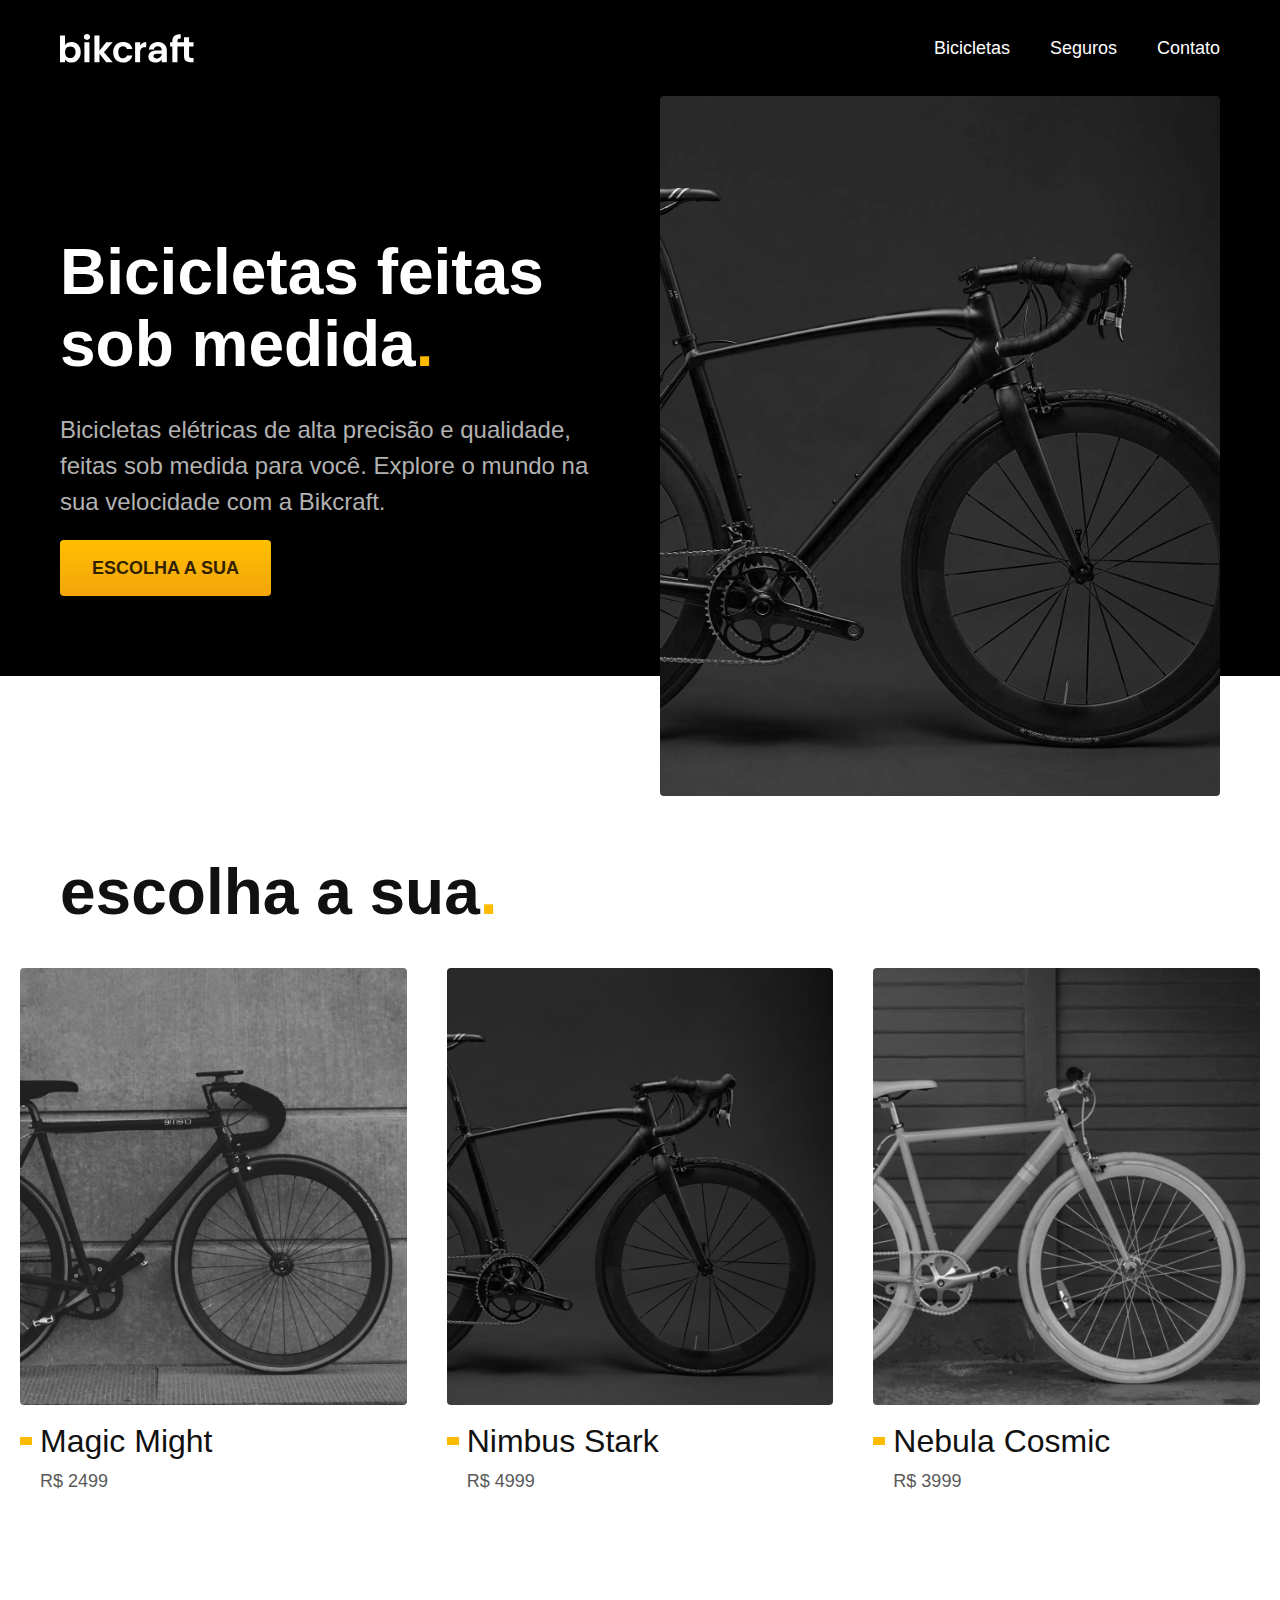
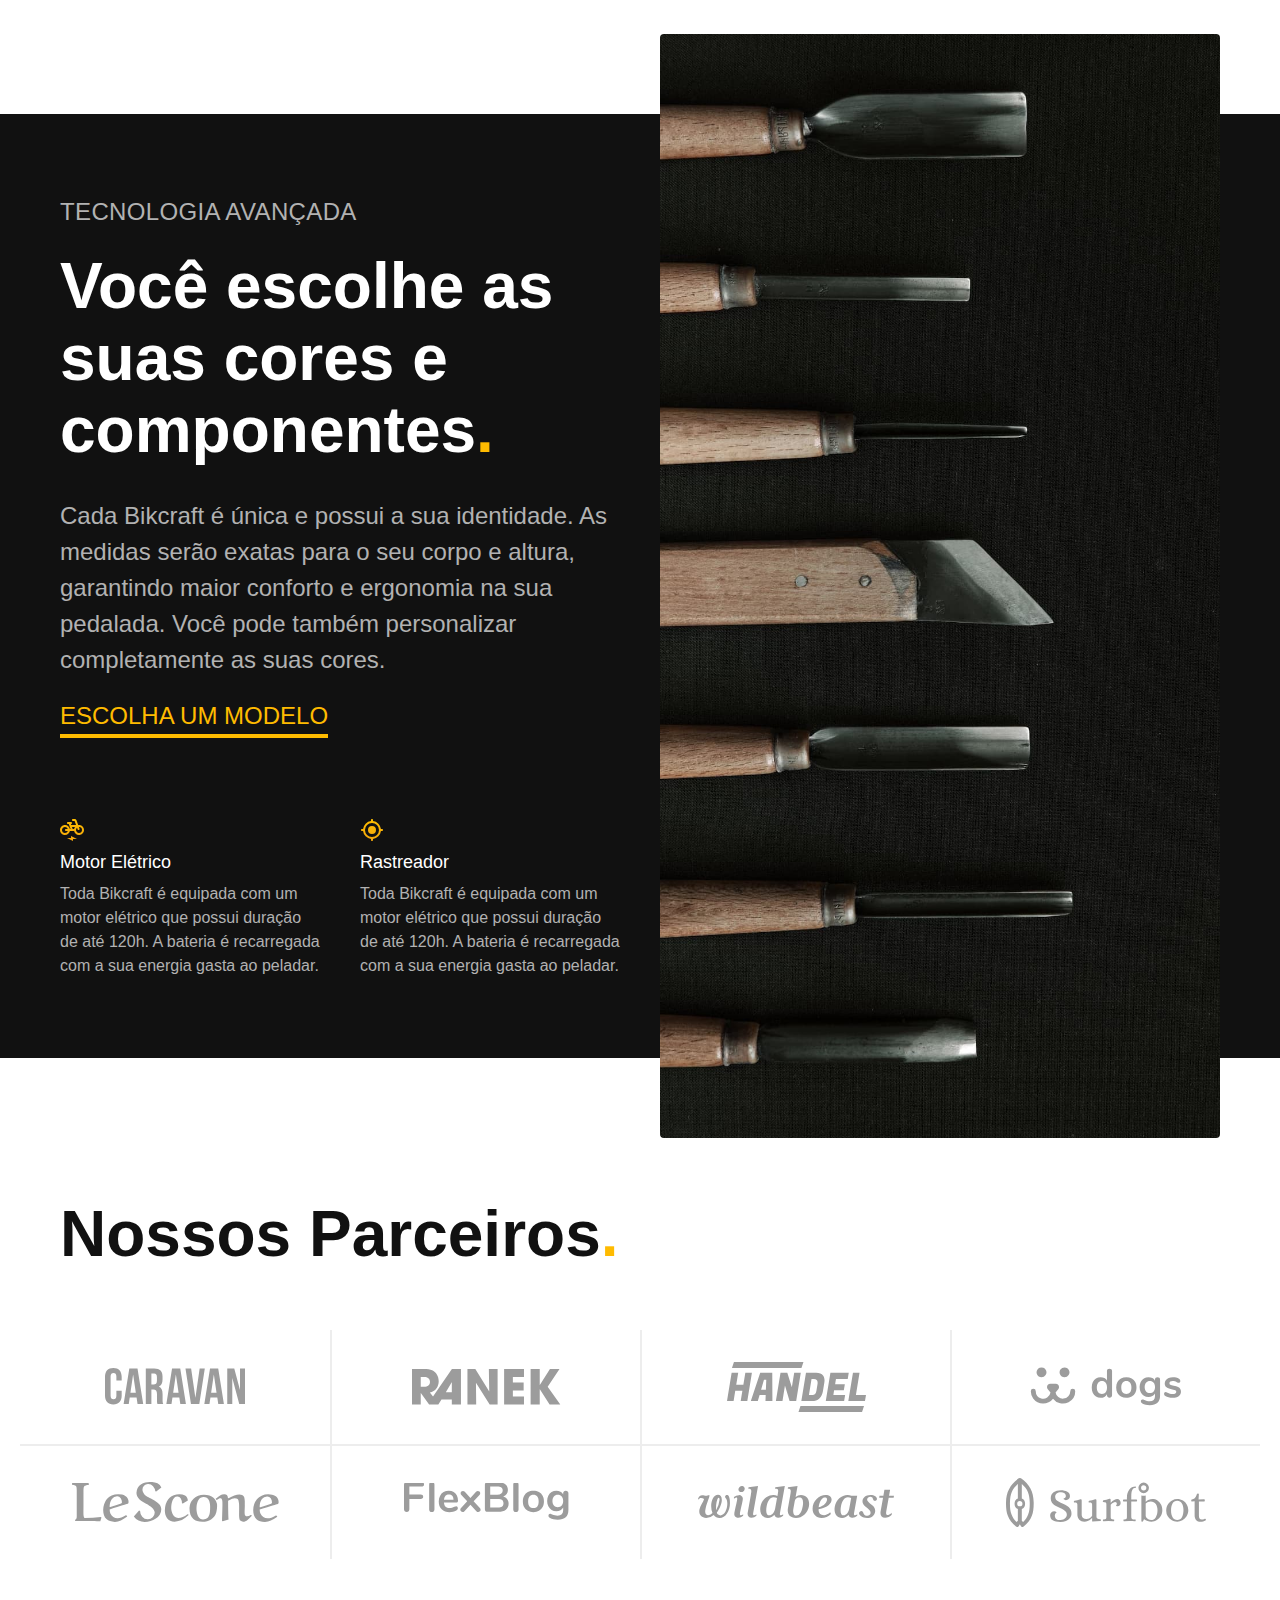
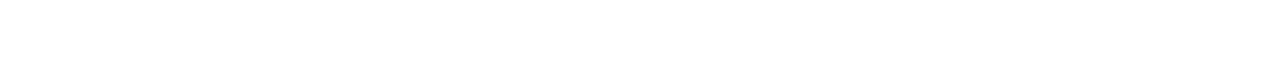
==== index.html @ d6ec41fa "parceiros" ====
<!DOCTYPE html>
<html lang="pt-br">
  <head>
    <meta charset="UTF-8" />
    <meta http-equiv="X-UA-Compatible" content="IE=edge" />
    <meta name="viewport" content="width=device-width, initial-scale=1.0" />
    <title>Bikcraft - Bicicletas Elétricas</title>
    <meta
      name="description"
      content="Bicicletas elétricas de alta precisão e qualidade, feita sob medida para o cliente. Explore o mundo na sua velocidade com a Bikcraft."
    />
    <link rel="stylesheet" href="style.css" />
    <!-- tipografia google fonts  -->

    <!-- <link rel="preconnect" href="https://fonts.googleapis.com" />
    <link rel="preconnect" href="https://fonts.gstatic.com" crossorigin />
    <link
      href="https://fonts.googleapis.com/css2?family=Poppins:wght@400;600&family=Roboto:wght@400;500&display=swap"
      rel="stylesheet"
    /> -->
  </head>

  <body>
    <header class="header-bg">
      <div class="header container">
        <a href="./">
          <img src="img/bikcraft.svg" alt="Bikcraft" />
        </a>

        <nav aria-label="primaria">
          <ul class="header-menu font-1-m cor-0">
            <li><a href="./bicicletas.html">Bicicletas</a></li>
            <li><a href="./seguros.html">Seguros</a></li>
            <li><a href="./contato.html">Contato</a></li>
          </ul>
        </nav>
      </div>
    </header>

    <main class="introducao-bg">
      <div class="introducao container">
        <div class="introducao-conteudo">
          <h1 class="font-1-xxl cor-0">
            Bicicletas feitas sob medida<span class="cor-p1">.</span>
          </h1>
          <p class="font-2-l cor-5">
            Bicicletas elétricas de alta precisão e qualidade, feitas sob medida
            para você. Explore o mundo na sua velocidade com a Bikcraft.
          </p>
          <a class="botao" href="./bicicletas.html">Escolha a sua</a>
        </div>
        <div>
          <img
            src="./img/fotos/introducao.jpg"
            alt="Bicicleta elétrica preta"
          />
        </div>
      </div>
    </main>
    <article class="bicicletas-lista">
      <h2 class="font-1-xxl container">
        escolha a sua<span class="cor-p1">.</span>
      </h2>

      <ul>
        <li>
          <a href="./bicicletas/magic.html">
            <img src="/img/bicicletas/magic-home.jpg" alt="Bicicleta preta" />
            <h3 class="font-1-xl">Magic Might</h3>
            <span class="font-2-m cor-8">R$ 2499</span>
          </a>
        </li>
        <li>
          <a href="./bicicletas/nimbus.html">
            <img src="/img/bicicletas/nimbus-home.jpg" alt="Bicicleta preta" />
            <h3 class="font-1-xl">Nimbus Stark</h3>
            <span class="font-2-m cor-8">R$ 4999</span>
          </a>
        </li>
        <li>
          <a href="./bicicletas/nebula.html">
            <img src="/img/bicicletas/nebula-home.jpg" alt="Bicicleta preta" />
            <h3 class="font-1-xl">Nebula Cosmic</h3>
            <span class="font-2-m cor-8">R$ 3999</span>
          </a>
        </li>
      </ul>
    </article>
    <!--  -->
    <article class="tecnologia-bg">
      <div class="tecnologia container">
        <div class="tecnologia-conteudo">
          <span class="cor-5 font-2-l-b">Tecnologia Avançada</span>
          <h2 class="cor-0 font-1-xxl">
            Você escolhe as suas cores e componentes<span class="cor-p1"
              >.</span
            >
          </h2>
          <p class="cor-5 font-2-l">
            Cada Bikcraft é única e possui a sua identidade. As medidas serão
            exatas para o seu corpo e altura, garantindo maior conforto e
            ergonomia na sua pedalada. Você pode também personalizar
            completamente as suas cores.
          </p>
          <a href="./bicicletas.html" class="link">Escolha um modelo</a>
          <div class="tecnologia-vantagens">
            <div class="">
              <img src="./img/icones/eletrica.svg" alt="" />
              <h3 class="font-1-m cor-0">Motor Elétrico</h3>
              <p class="font-2-s cor-5">
                Toda Bikcraft é equipada com um motor elétrico que possui
                duração de até 120h. A bateria é recarregada com a sua energia
                gasta ao peladar.
              </p>
            </div>
            <div class="">
              <img src="./img/icones/rastreador.svg" alt="" />
              <h3 class="font-1-m cor-0">Rastreador</h3>
              <p class="font-2-s cor-5">
                Toda Bikcraft é equipada com um motor elétrico que possui
                duração de até 120h. A bateria é recarregada com a sua energia
                gasta ao peladar.
              </p>
            </div>
          </div>
        </div>
        <div class="tecnologia-imagem">
          <img src="./img/fotos/tecnologia.jpg" alt="" />
        </div>
      </div>
    </article>
    <!-- parceiros -->
    <section class="parceiros" aria-label="Nossos Parceiros">
      <h2 class="font-1-xxl container">
        Nossos Parceiros<span class="cor-p1">.</span>
      </h2>
      <ul>
        <li><img src="/img/parceiros/caravan.svg" alt="caravan" /></li>
        <li><img src="/img/parceiros/ranek.svg" alt="ranekd" /></li>
        <li><img src="/img/parceiros/handel.svg" alt="handel" /></li>
        <li><img src="/img/parceiros/dogs.svg" alt="dogs" /></li>
        <li><img src="/img/parceiros/lescone.svg" alt="lescone" /></li>
        <li><img src="/img/parceiros/flexblog.svg" alt="flexblog" /></li>
        <li><img src="/img/parceiros/wildbeast.svg" alt="wildbeast" /></li>
        <li><img src="/img/parceiros/surfbot.svg" alt="surfbot" /></li>
      </ul>
    </section>
  </body>
</html>
---- style.css ----
@import "./css/global/global.css";
@import "./css/utilidades/tipografia.css";
@import "./css/utilidades/cores.css";
@import "./css/global/header.css";
/* Home */
@import "./css/home/introducao.css";
@import "./css/home/tecnologia.css";
@import "./css/home/parceiros.css";
/* Utilidades */
@import "./css/utilidades/componentes.css";
/* Bicicletas */
@import "./css/bicicletas/bicicletas-lista.css";
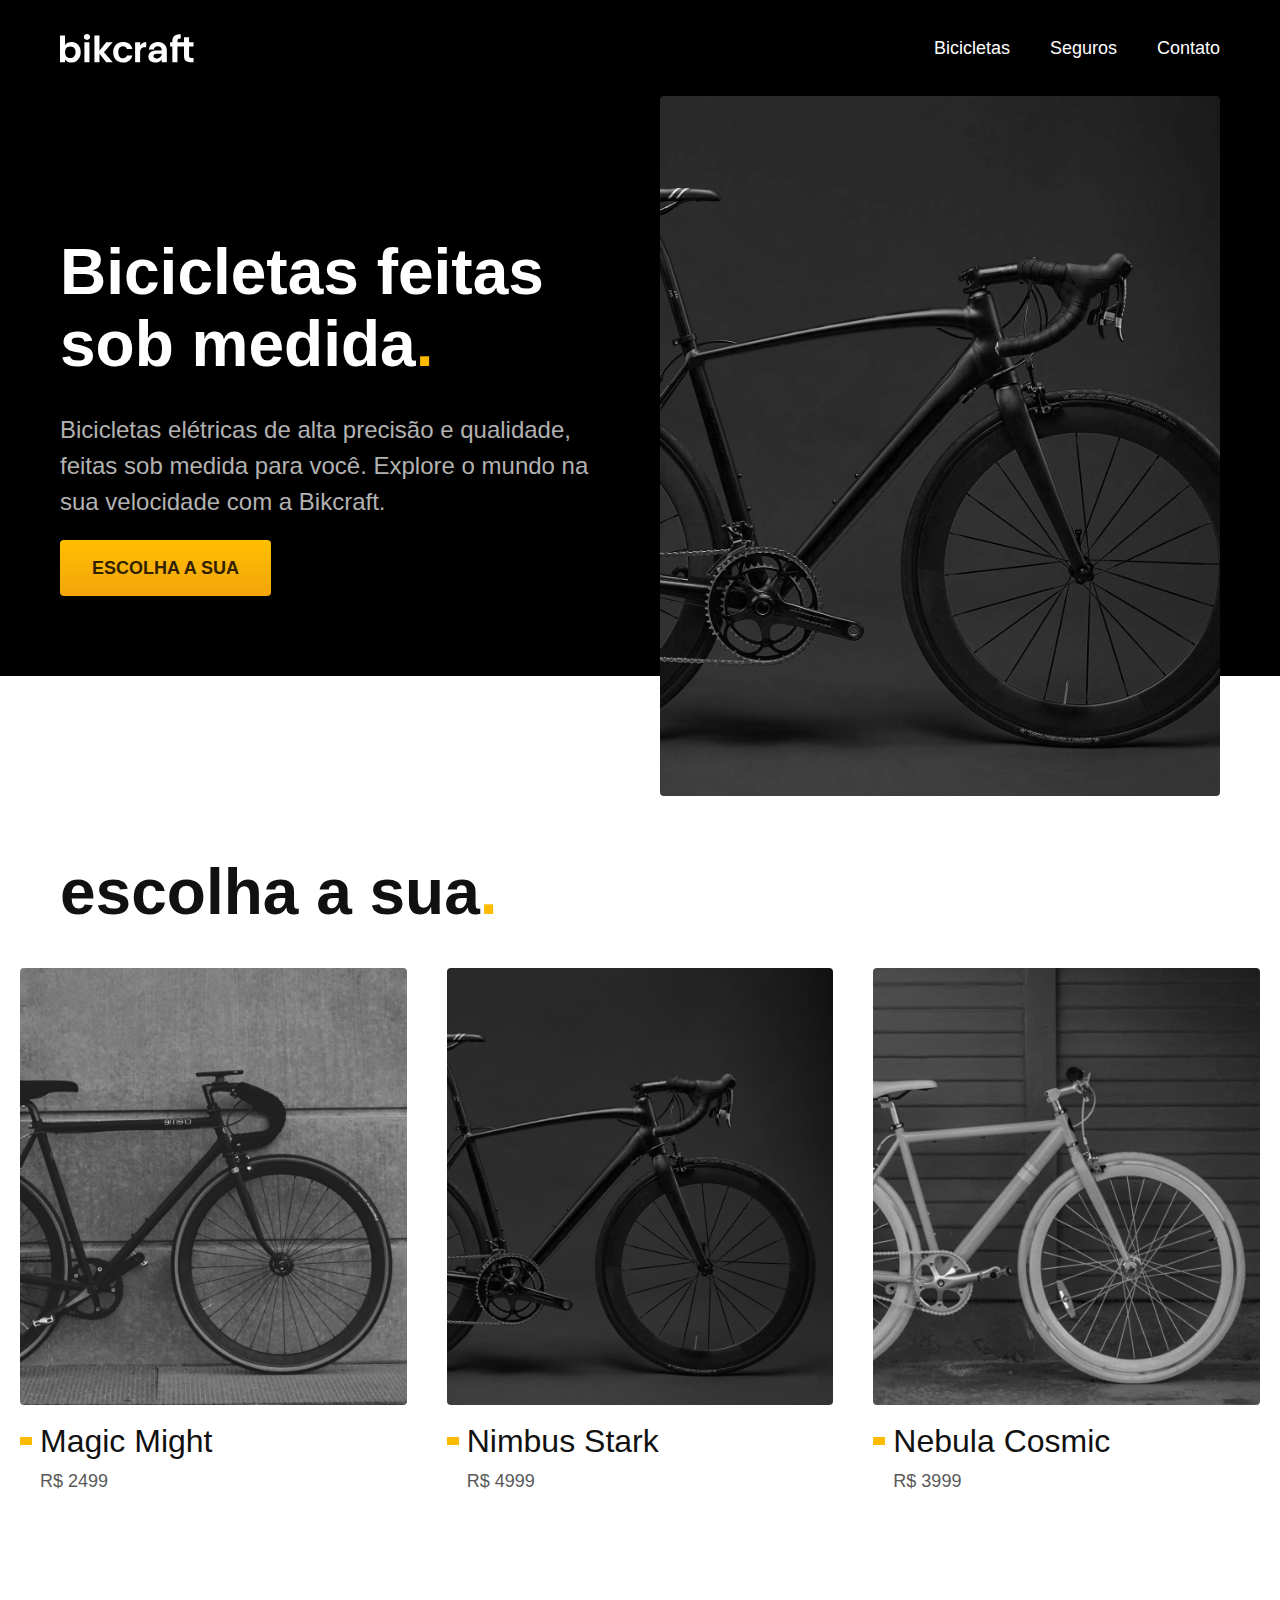
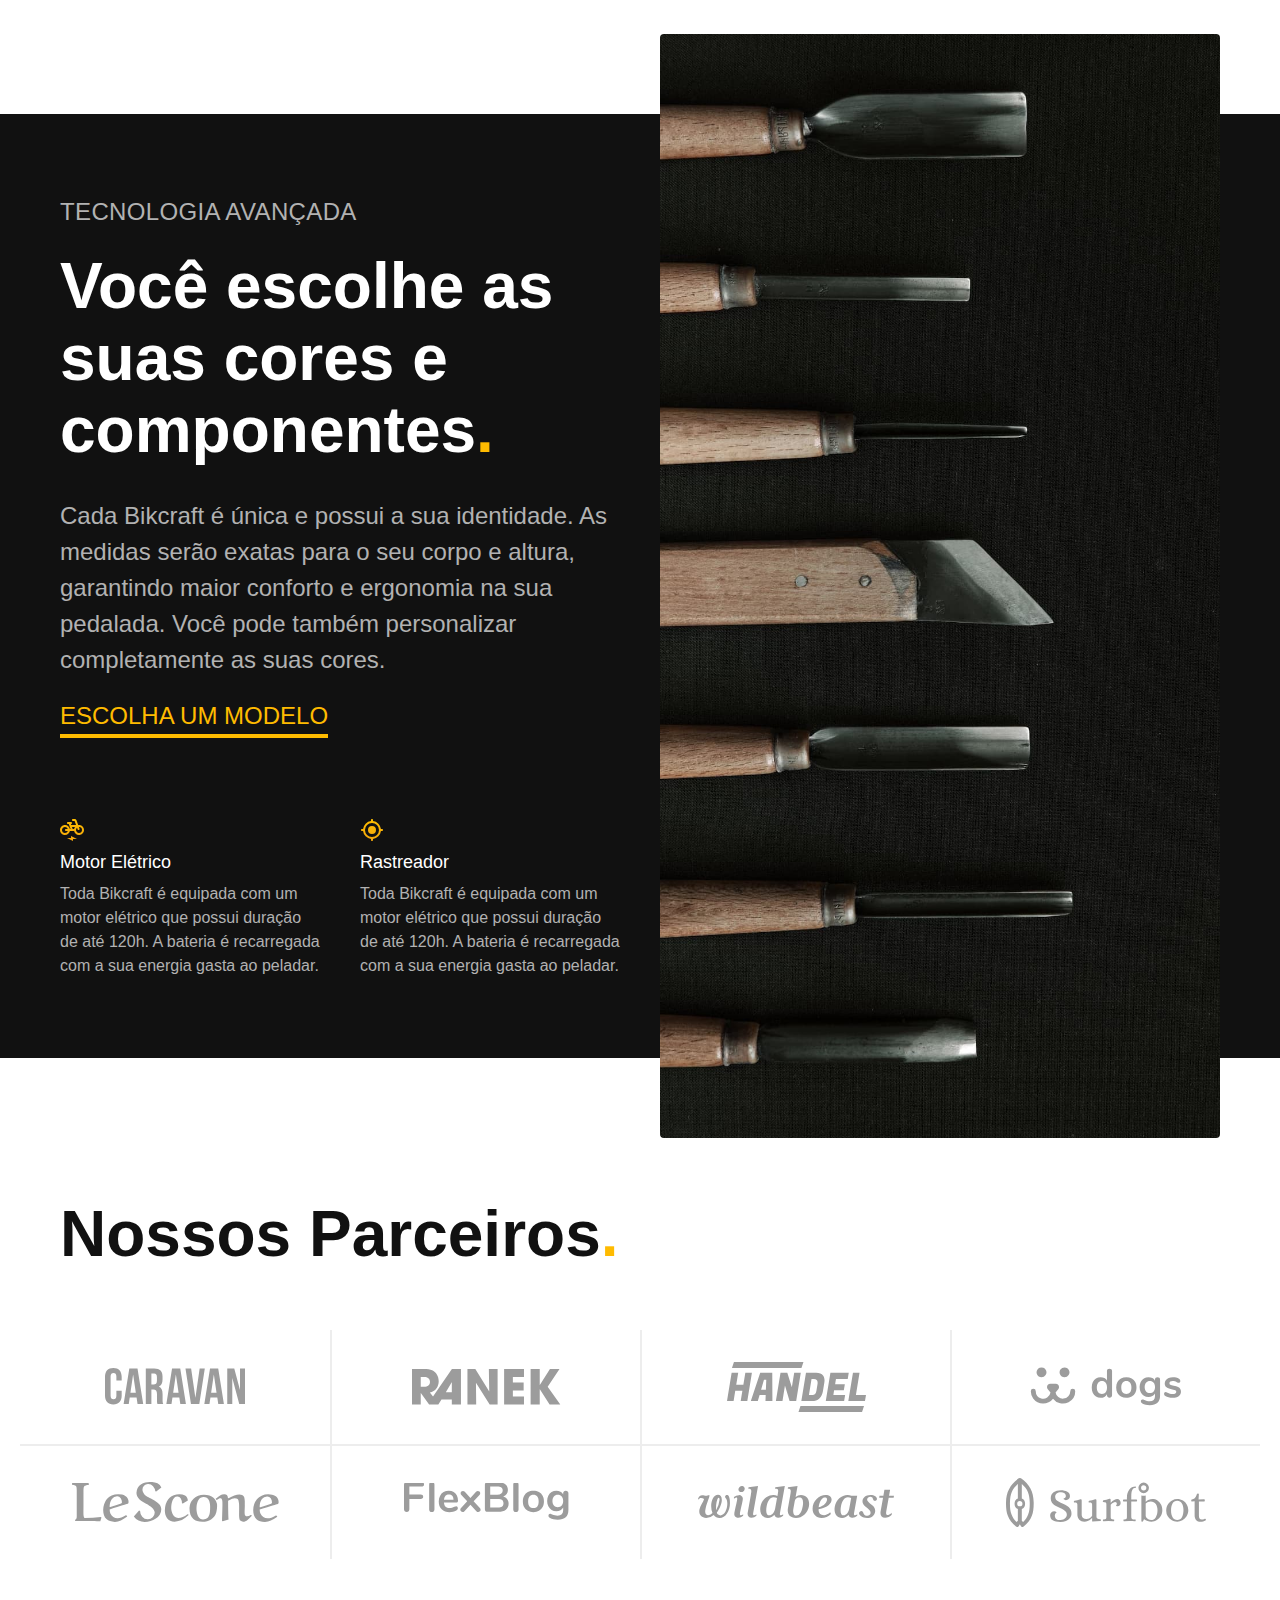
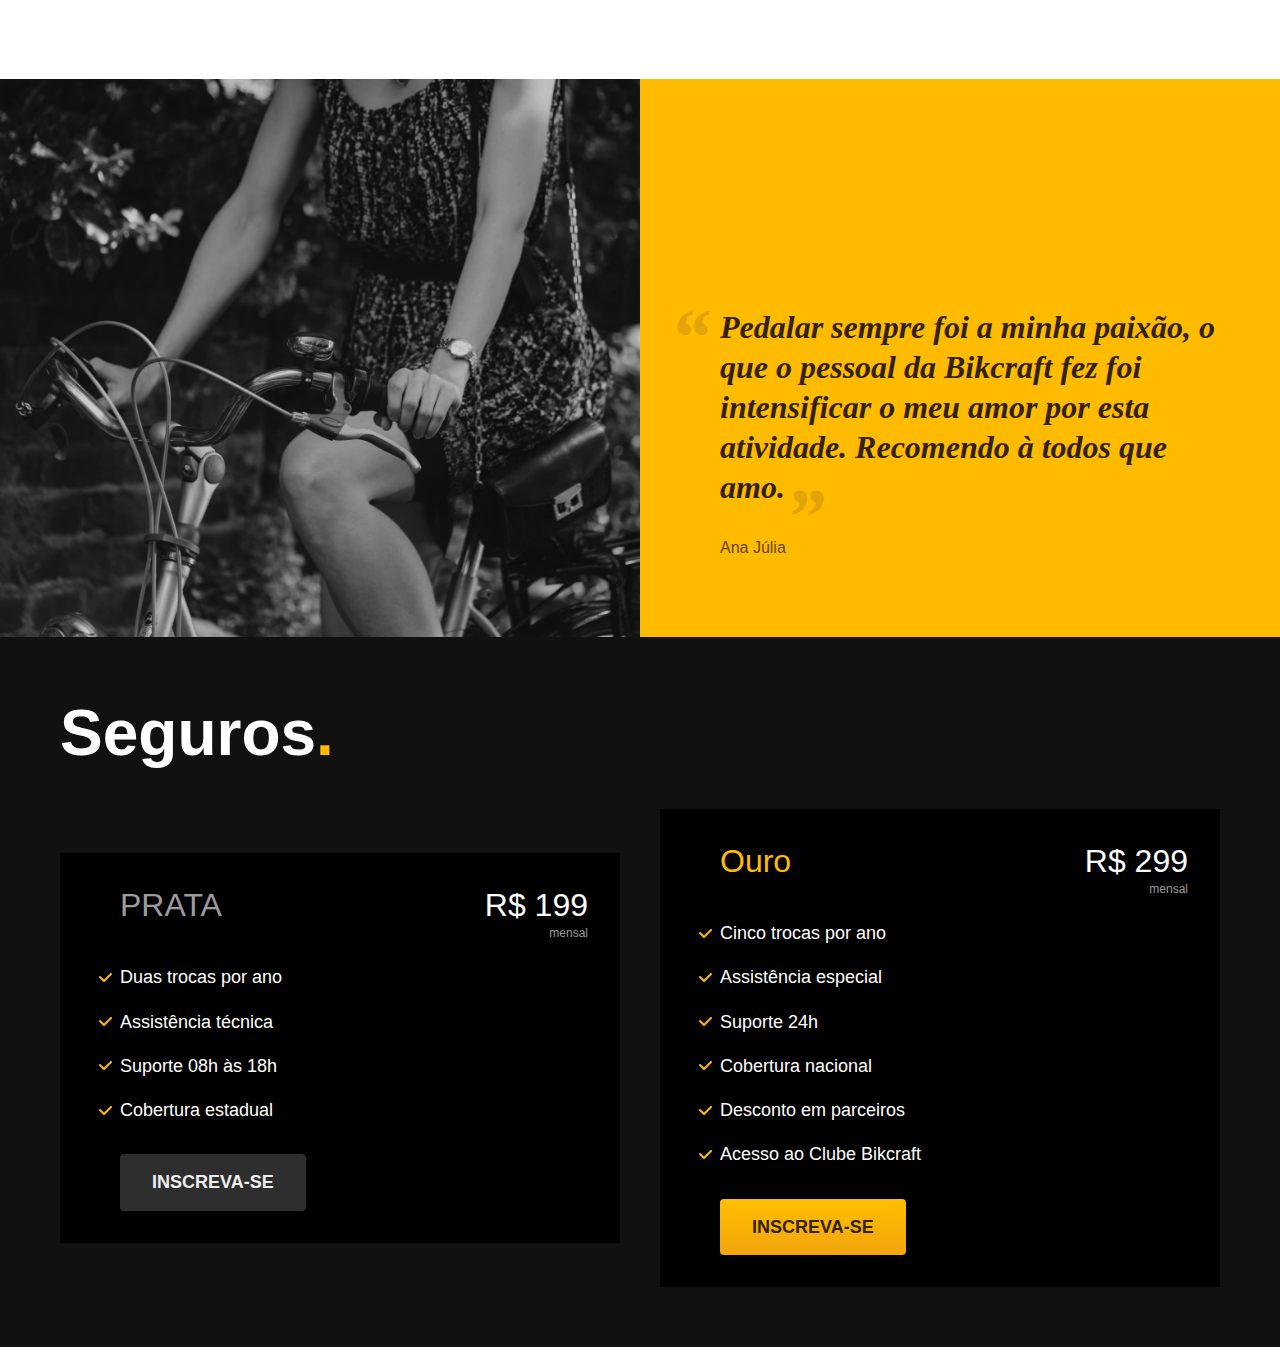
==== commit 4c2f43f2: "parceiros-seguros-depoimento" ====
--- a/index.html
+++ b/index.html
@@ -11,13 +11,9 @@
     />
     <link rel="stylesheet" href="style.css" />
     <!-- tipografia google fonts  -->
-
-    <!-- <link rel="preconnect" href="https://fonts.googleapis.com" />
-    <link rel="preconnect" href="https://fonts.gstatic.com" crossorigin />
-    <link
-      href="https://fonts.googleapis.com/css2?family=Poppins:wght@400;600&family=Roboto:wght@400;500&display=swap"
-      rel="stylesheet"
-    /> -->
+    <!-- <link rel="preconnect" href="https://fonts.googleapis.com">
+    <link rel="preconnect" href="https://fonts.gstatic.com" crossorigin>
+    <link href="https://fonts.googleapis.com/css2?family=Merriweather:ital,wght@1,900&family=Poppins:wght@400;600&family=Roboto:wght@400;500&display=swap" rel="stylesheet"> -->
   </head>
 
   <body>
@@ -145,5 +141,59 @@
         <li><img src="/img/parceiros/surfbot.svg" alt="surfbot" /></li>
       </ul>
     </section>
+
+    <section class="depoimento" aria-label="Depoimento">
+      <div class="">
+        <img
+          src="img/fotos/depoimento.jpg"
+          alt="Pessoa pedalando bicicleta Bikcraft"
+        />
+      </div>
+      <div class="depoimento-conteudo">
+        <blockquote class="font-1-xl cor-p5">
+          <p>
+            Pedalar sempre foi a minha paixão, o que o pessoal da Bikcraft fez
+            foi intensificar o meu amor por esta atividade. Recomendo à todos
+            que amo.
+          </p>
+        </blockquote>
+        <span class="font-1-m-b cor-p4">Ana Júlia</span>
+      </div>
+    </section>
+    <!-- seguros -->
+    <article class="seguros-bg">
+      <div class="seguros container">
+        <h2 class="cor-0 font-1-xxl">Seguros<span class="cor-p1">.</span></h2>
+
+        <div class="seguros-item">
+          <h3 class="font-1-xl cor-6">PRATA</h3>
+          <span class="font-1-xl cor-0"
+            >R$ 199 <span class="font-1-xs cor-6">mensal</span></span
+          >
+          <ul class="font-2-m cor-0">
+            <li>Duas trocas por ano</li>
+            <li>Assistência técnica</li>
+            <li>Suporte 08h às 18h</li>
+            <li>Cobertura estadual</li>
+          </ul>
+          <a class="botao secundario" href="./orçamento.html">Inscreva-se</a>
+        </div>
+        <div class="seguros-item">
+          <h3 class="font-1-xl cor-p1">Ouro</h3>
+          <span class="font-1-xl cor-0"
+            >R$ 299 <span class="font-1-xs cor-6">mensal</span></span
+          >
+          <ul class="font-2-m cor-0">
+            <li>Cinco trocas por ano</li>
+            <li>Assistência especial</li>
+            <li>Suporte 24h</li>
+            <li>Cobertura nacional</li>
+            <li>Desconto em parceiros</li>
+            <li>Acesso ao Clube Bikcraft</li>
+          </ul>
+          <a class="botao" href="./orçamento.html">Inscreva-se</a>
+        </div>
+      </div>
+    </article>
   </body>
 </html>
--- a/style.css
+++ b/style.css
@@ -6,6 +6,8 @@
 @import "./css/home/introducao.css";
 @import "./css/home/tecnologia.css";
 @import "./css/home/parceiros.css";
+@import "./css/home/depoimento.css";
+@import "/css/home/seguros.css";
 /* Utilidades */
 @import "./css/utilidades/componentes.css";
 /* Bicicletas */
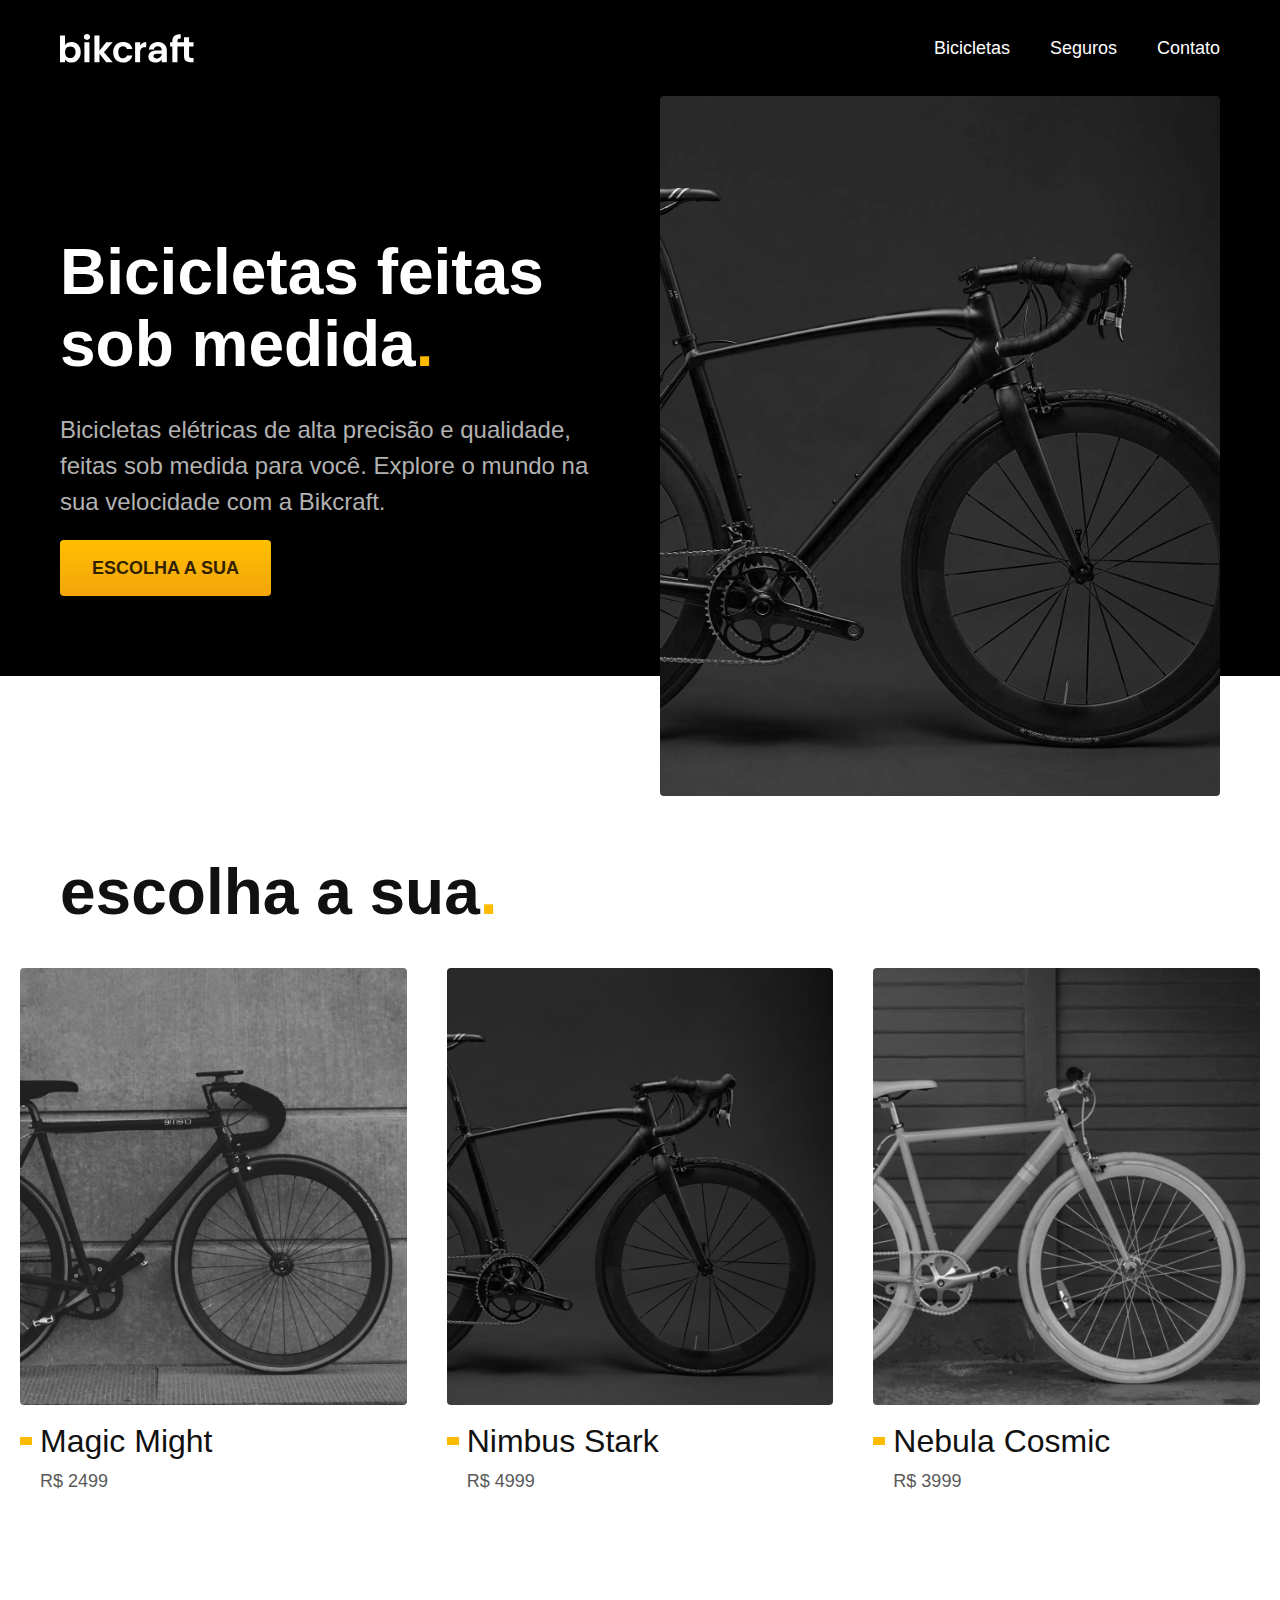
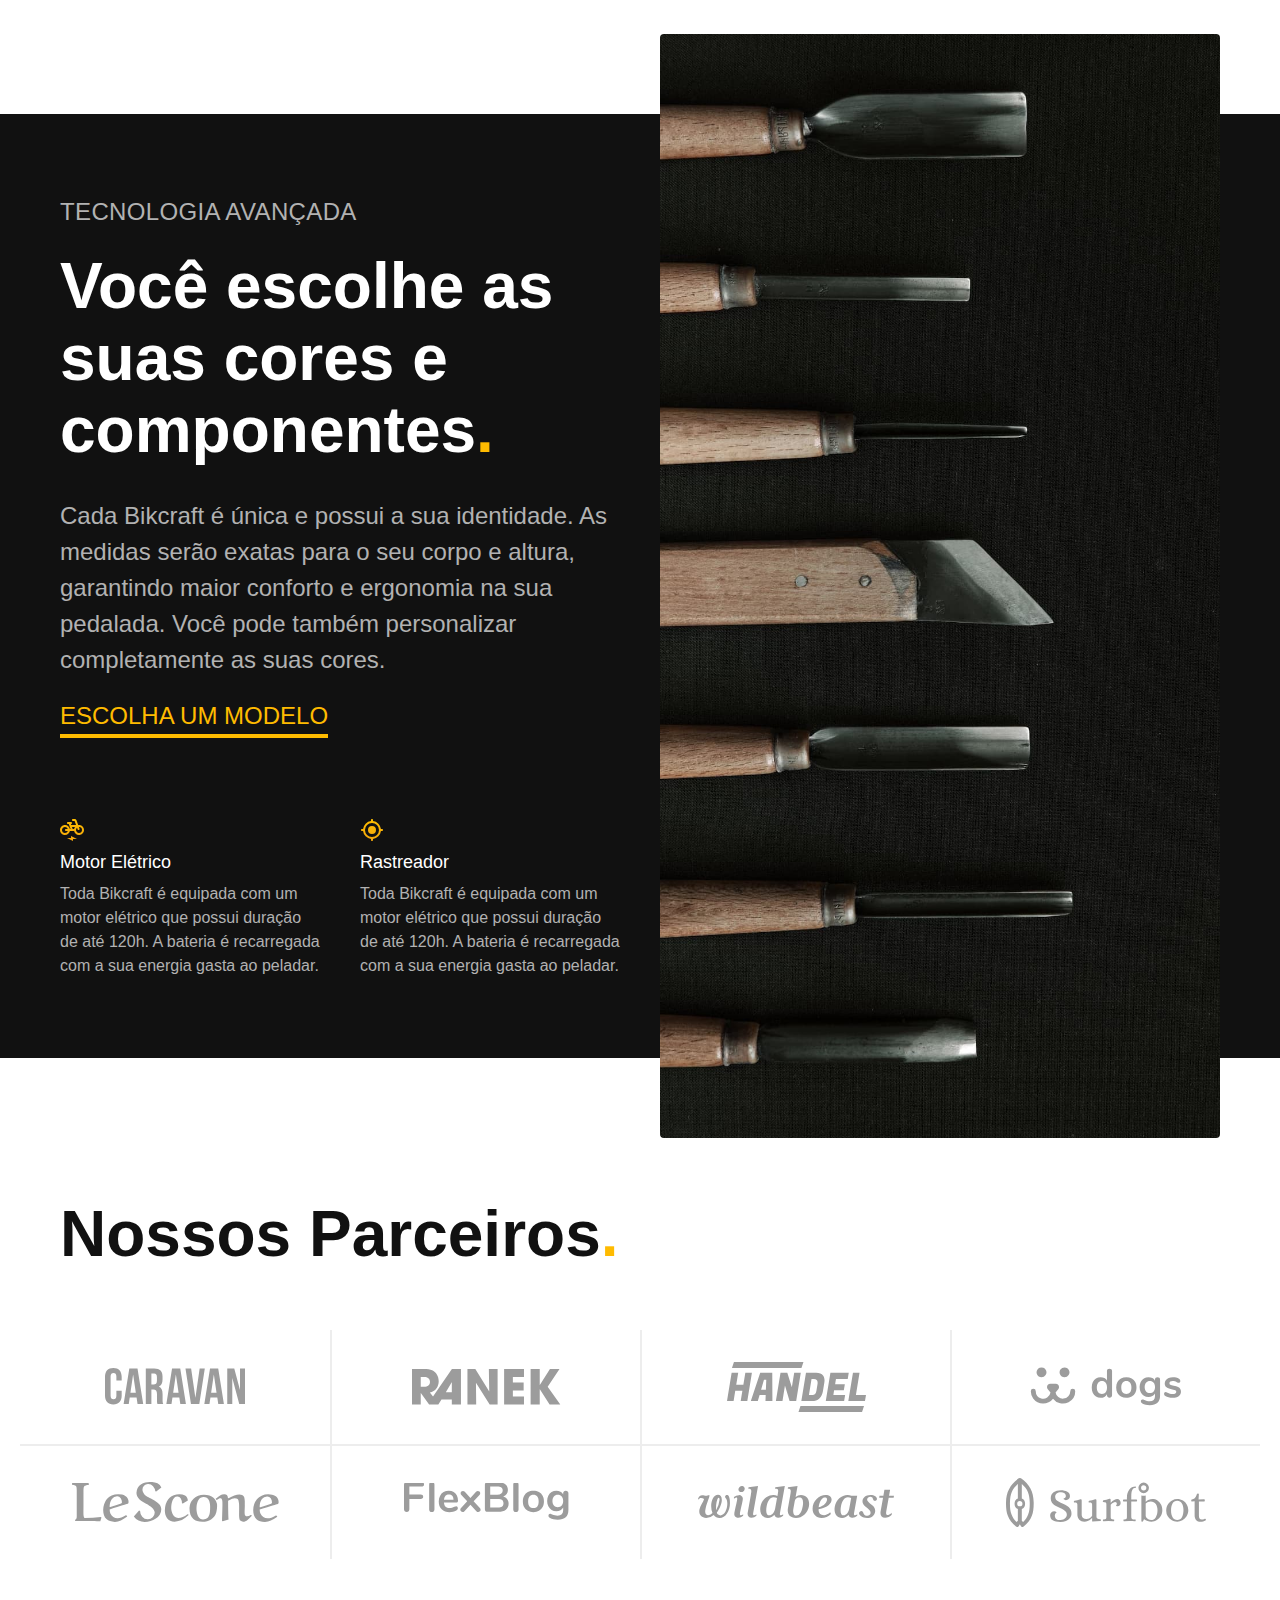
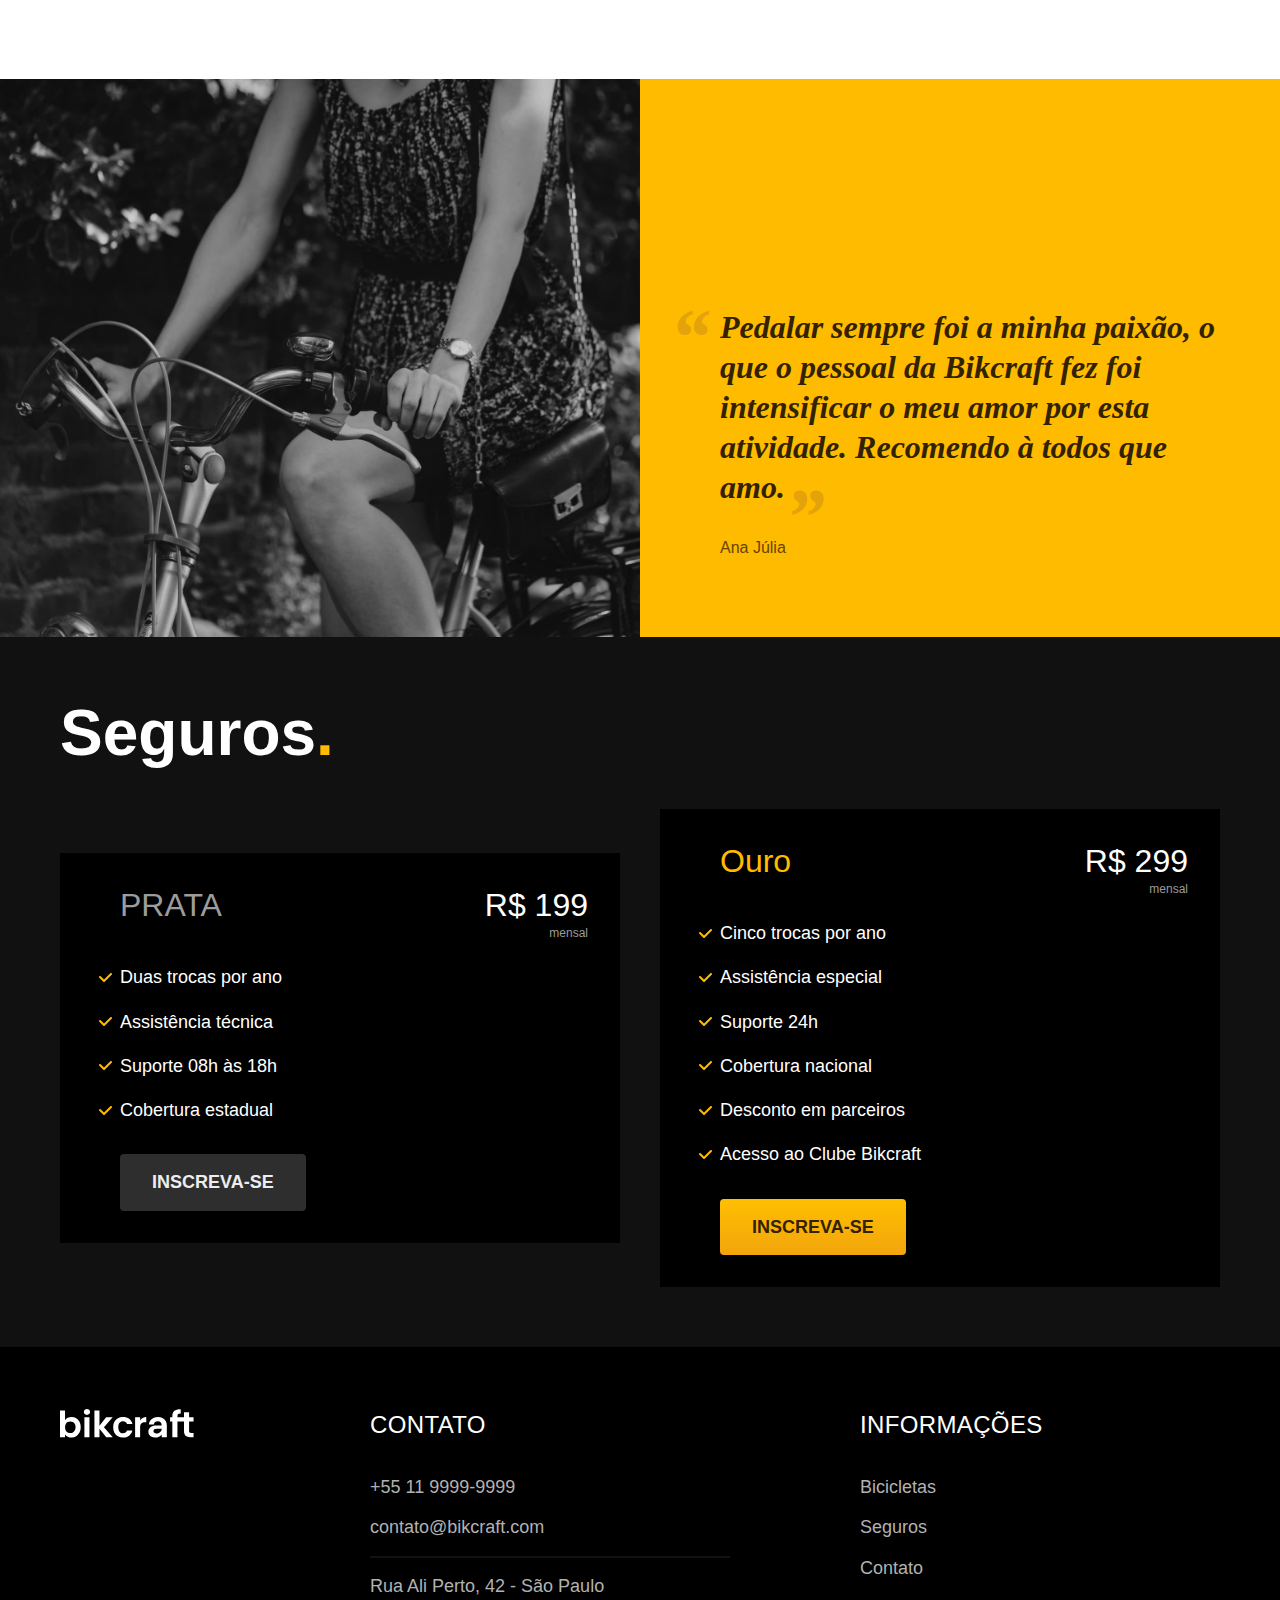
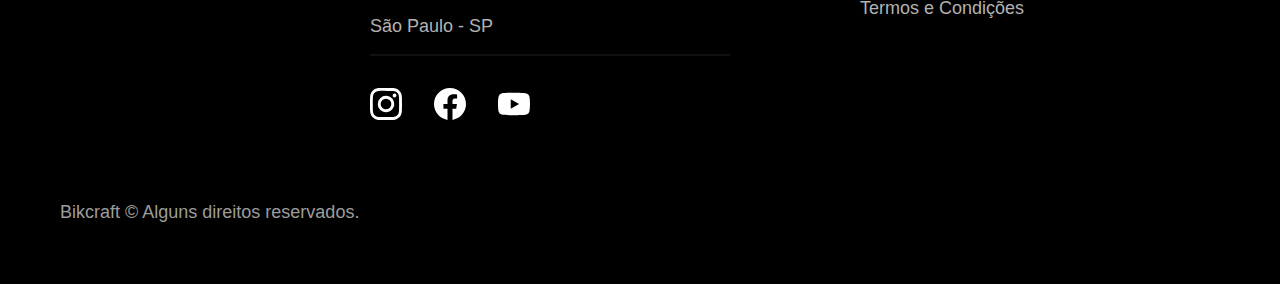
==== commit 6b9f7f86: "termos-condicoes" ====
--- a/index.html
+++ b/index.html
@@ -195,5 +195,42 @@
         </div>
       </div>
     </article>
+    <footer class="footer-bg">
+      <div class="footer container">
+        <img src="img/bikcraft.svg" alt="" />
+        <div class="footer-contato">
+          <h3 class="font-2-l-b cor-0">Contato</h3>
+          <ul class="cor-5 font-2-m">
+            <li><a href="tel:+55119999999">+55 11 9999-9999</a></li>
+            <li>
+              <a href="mailto:contato@bikcraft.com">contato@bikcraft.com</a>
+            </li>
+            <li>Rua Ali Perto, 42 - São Paulo</li>
+            <li>São Paulo - SP</li>
+          </ul>
+          <div class="footer-redes">
+            <a href="./"
+              ><img src="img/redes/instagram.svg" alt="Instagram"
+            /></a>
+            <a href="./"><img src="img/redes/facebook.svg" alt="Facebook" /></a>
+            <a href="./"><img src="img/redes/youtube.svg" alt="Youtube" /></a>
+          </div>
+        </div>
+        <div class="footer-informacoes">
+          <h3 class="font-2-l-b cor-0">Informações</h3>
+          <nav>
+            <ul class="font-1-m cor-5">
+              <li><a href="./bicicletas.html">Bicicletas</a></li>
+              <li><a href="./seguros.html">Seguros</a></li>
+              <li><a href="./contato.html">Contato</a></li>
+              <li><a href="/termos.html">Termos e Condições</a></li>
+            </ul>
+          </nav>
+        </div>
+        <p class="footer-copy font-2-m cor-6">
+          Bikcraft © Alguns direitos reservados.
+        </p>
+      </div>
+    </footer>
   </body>
 </html>
--- a/style.css
+++ b/style.css
@@ -2,6 +2,7 @@
 @import "./css/utilidades/tipografia.css";
 @import "./css/utilidades/cores.css";
 @import "./css/global/header.css";
+@import "/css/global/footer.css";
 /* Home */
 @import "./css/home/introducao.css";
 @import "./css/home/tecnologia.css";
@@ -12,3 +13,5 @@
 @import "./css/utilidades/componentes.css";
 /* Bicicletas */
 @import "./css/bicicletas/bicicletas-lista.css";
+/* Termos */
+@import "./css/termos/termos.css";
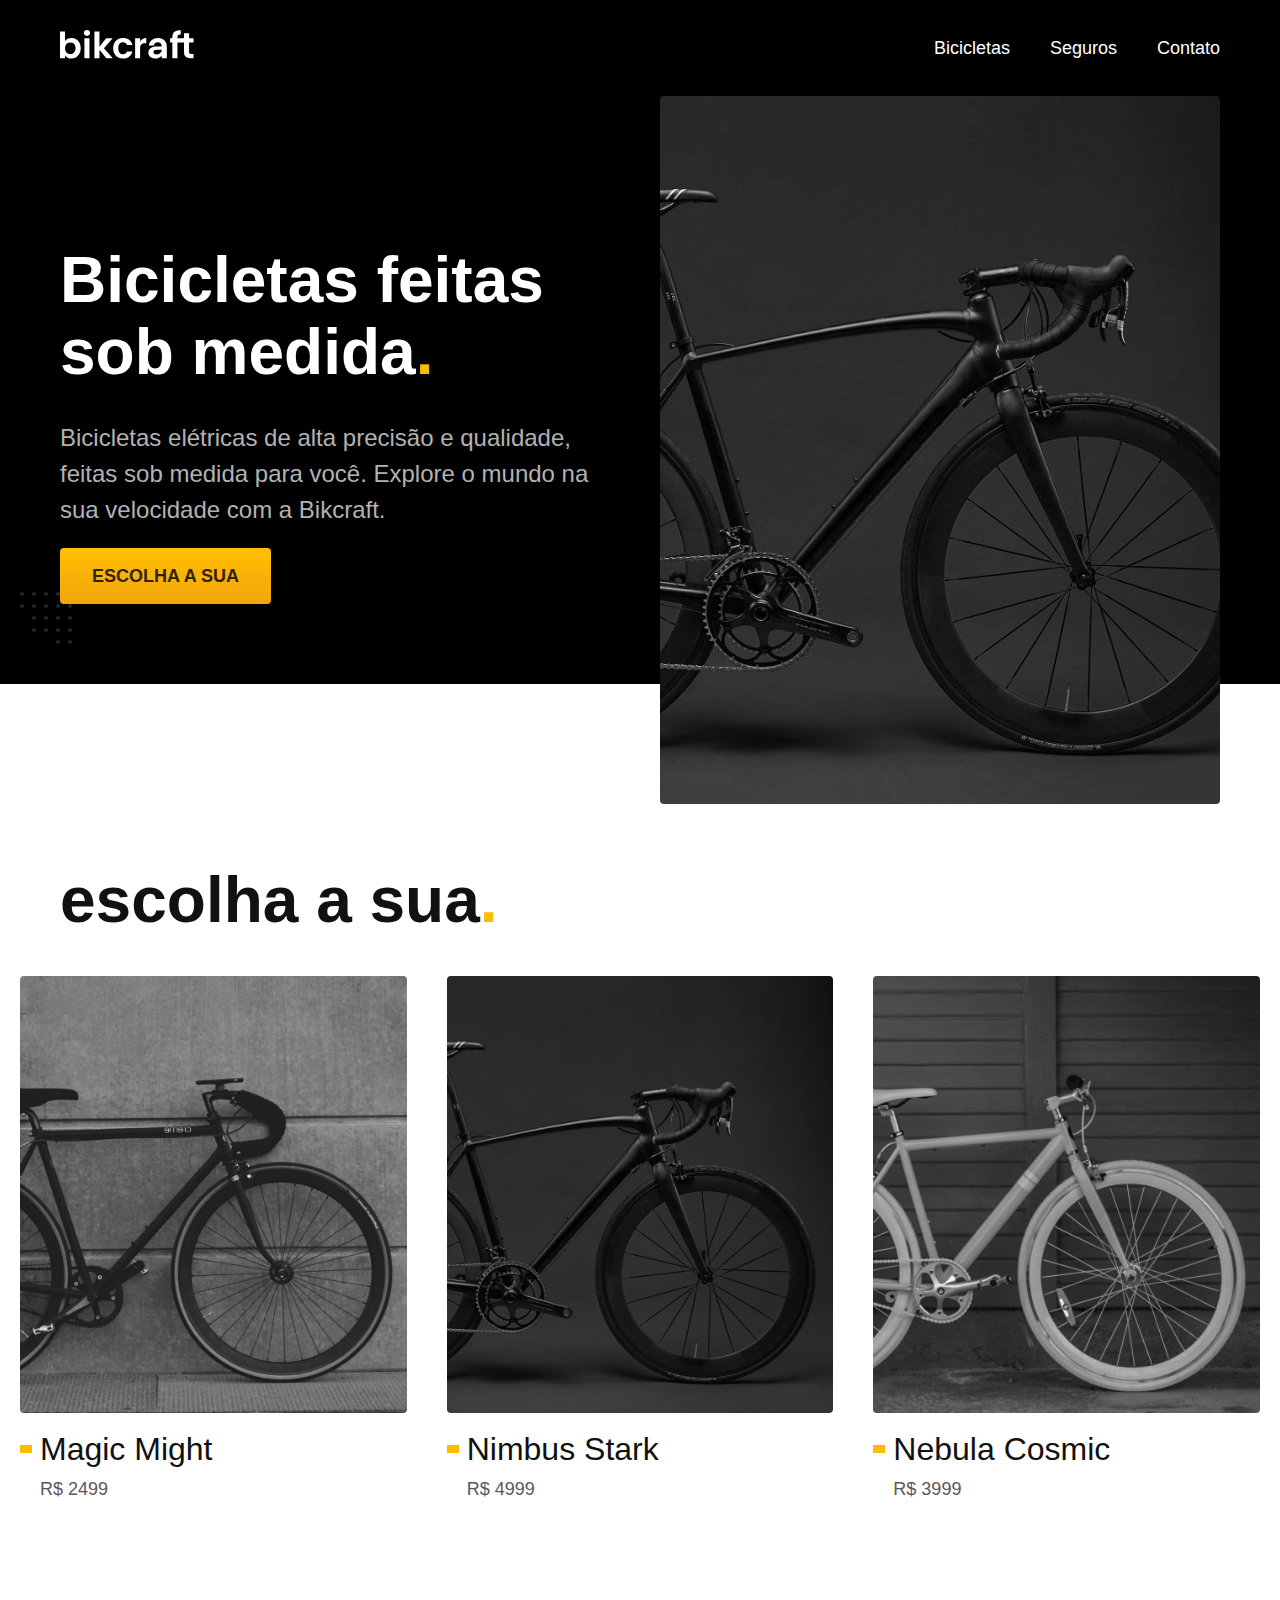
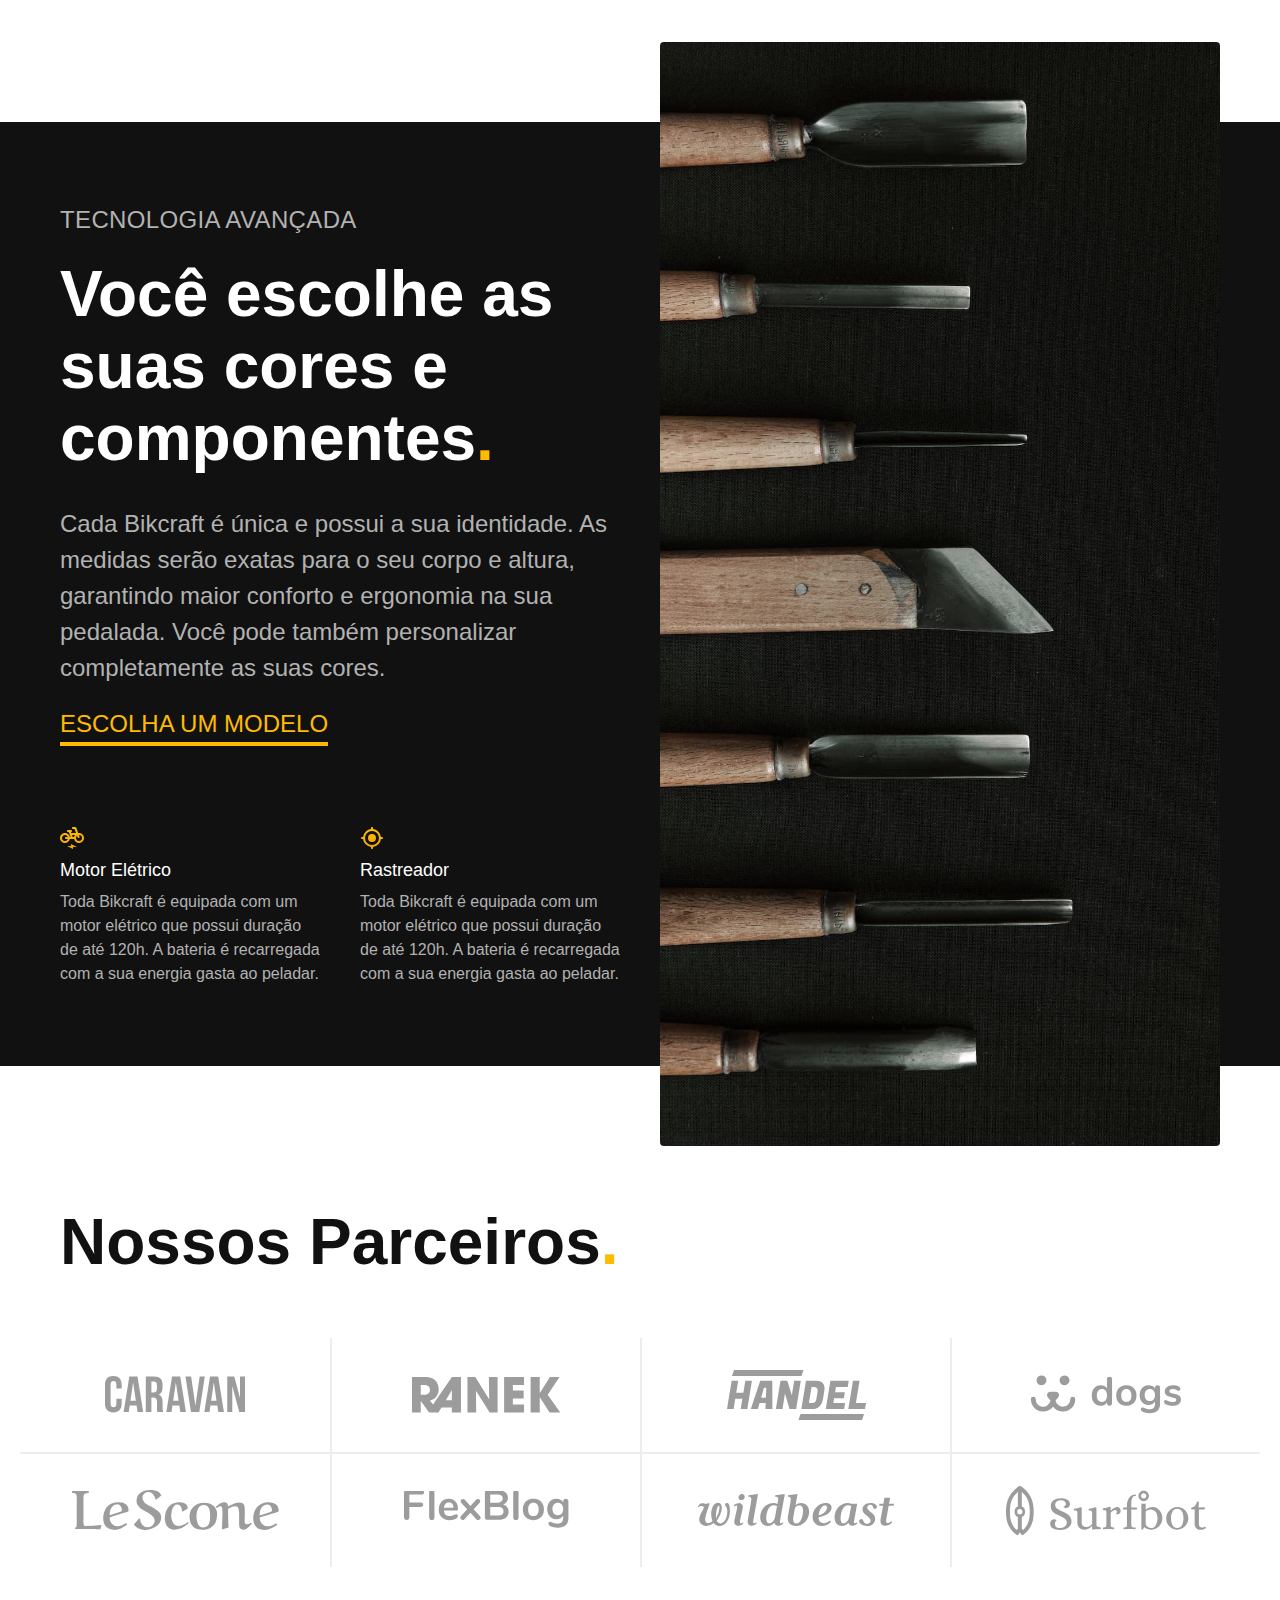
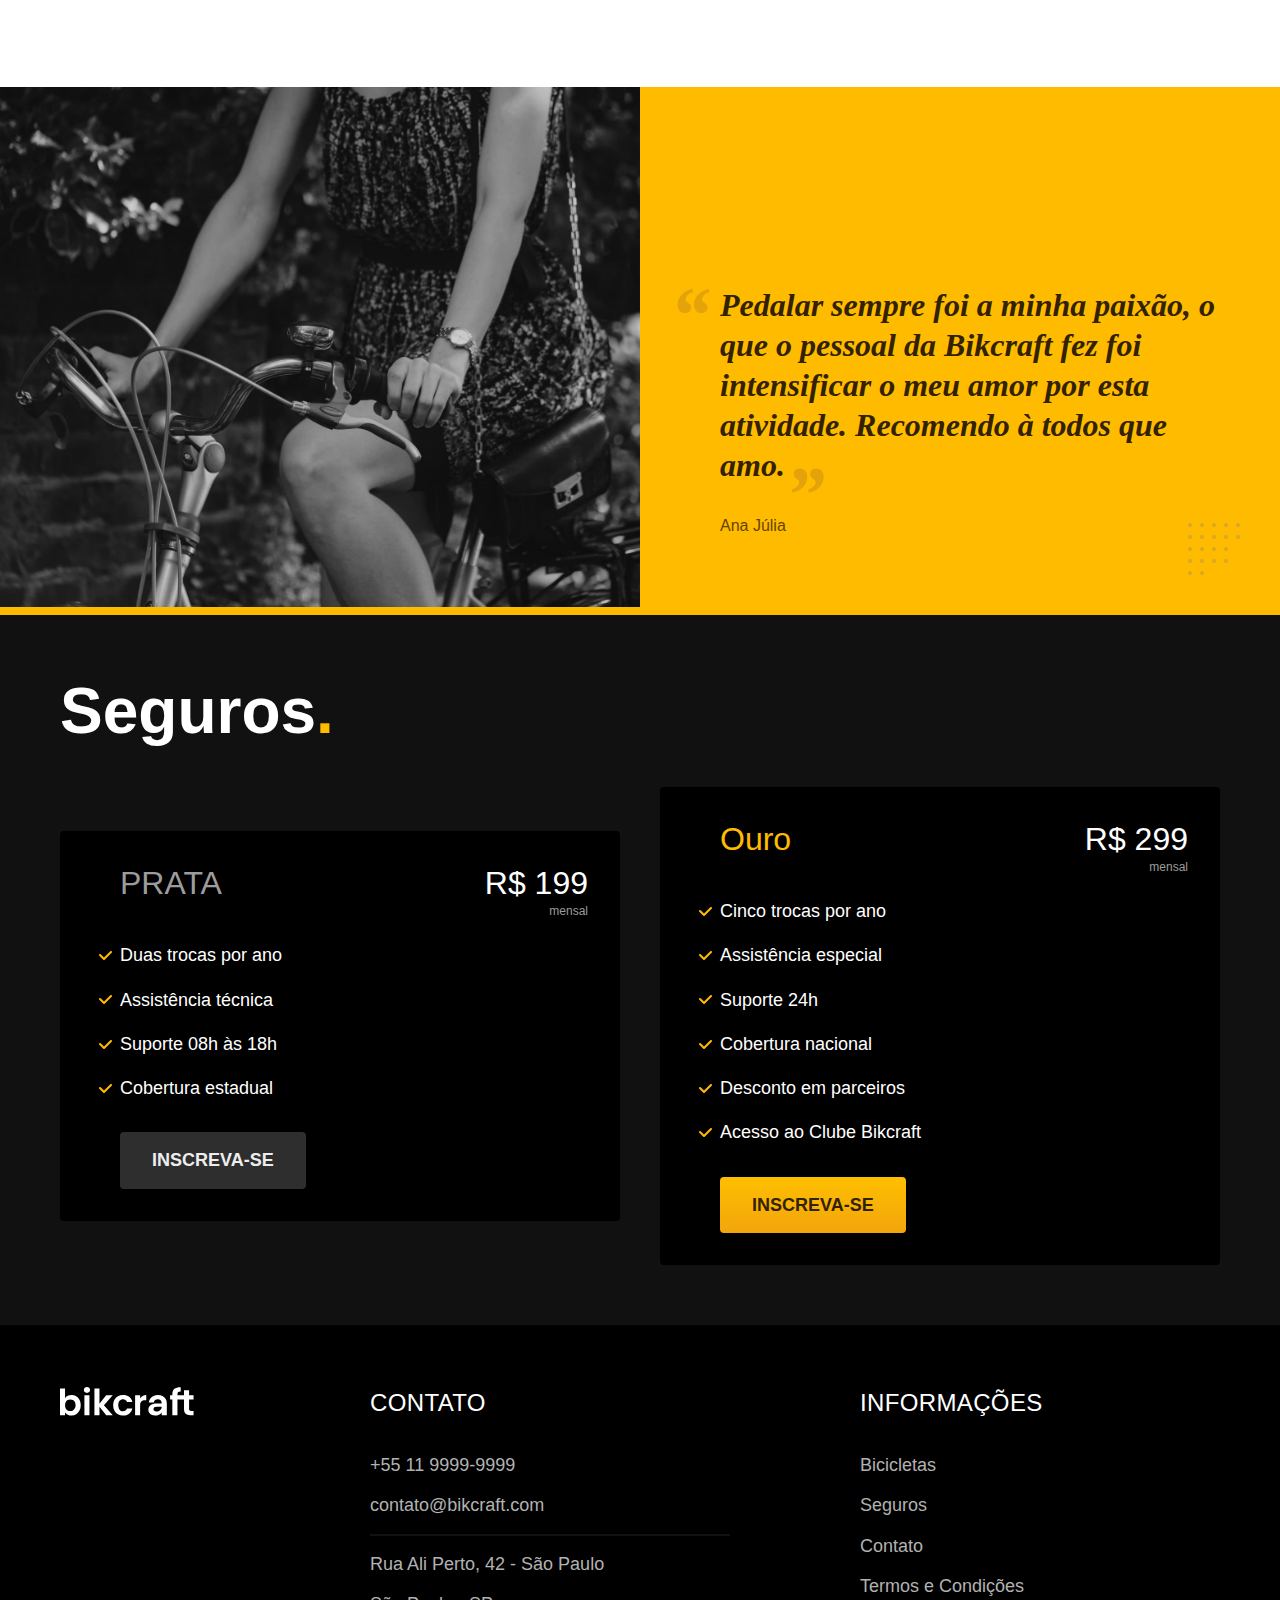
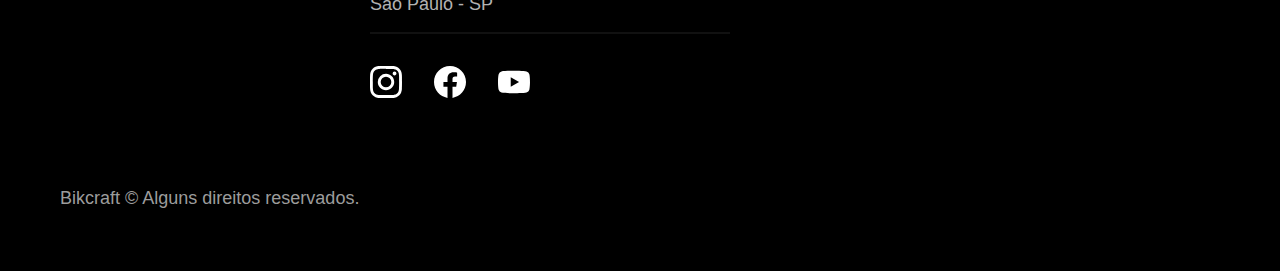
==== commit fe0469f7: "end" ====
--- a/index.html
+++ b/index.html
@@ -9,6 +9,7 @@
       name="description"
       content="Bicicletas elétricas de alta precisão e qualidade, feita sob medida para o cliente. Explore o mundo na sua velocidade com a Bikcraft."
     />
+    <link rel="preload" href="style.css" as="style" />
     <link rel="stylesheet" href="style.css" />
     <!-- tipografia google fonts  -->
     <!-- <link rel="preconnect" href="https://fonts.googleapis.com">
--- a/style.css
+++ b/style.css
@@ -9,9 +9,23 @@
 @import "./css/home/parceiros.css";
 @import "./css/home/depoimento.css";
 @import "/css/home/seguros.css";
+@import "./css/home/vantagens.css";
+@import "./css/home/perguntas.css";
 /* Utilidades */
 @import "./css/utilidades/componentes.css";
+@import "./css/utilidades/formulario.css";
 /* Bicicletas */
 @import "./css/bicicletas/bicicletas-lista.css";
+@import "./css/bicicletas/bicicletas.css";
+/* Bicicletas html  */
+@import "./css/bicicleta/bicicletas.css";
+@import "./css/bicicleta/seguro.css";
+
 /* Termos */
 @import "./css/termos/termos.css";
+/* Contato  */
+@import "./contato/contato.css";
+@import "./contato/lojas.css";
+
+/* Orçamento  */
+@import "./css/orçamento/orçamento.css";
--- a/style.css
+++ b/style.css
@@ -9,9 +9,23 @@
 @import "./css/home/parceiros.css";
 @import "./css/home/depoimento.css";
 @import "/css/home/seguros.css";
+@import "./css/home/vantagens.css";
+@import "./css/home/perguntas.css";
 /* Utilidades */
 @import "./css/utilidades/componentes.css";
+@import "./css/utilidades/formulario.css";
 /* Bicicletas */
 @import "./css/bicicletas/bicicletas-lista.css";
+@import "./css/bicicletas/bicicletas.css";
+/* Bicicletas html  */
+@import "./css/bicicleta/bicicletas.css";
+@import "./css/bicicleta/seguro.css";
+
 /* Termos */
 @import "./css/termos/termos.css";
+/* Contato  */
+@import "./contato/contato.css";
+@import "./contato/lojas.css";
+
+/* Orçamento  */
+@import "./css/orçamento/orçamento.css";
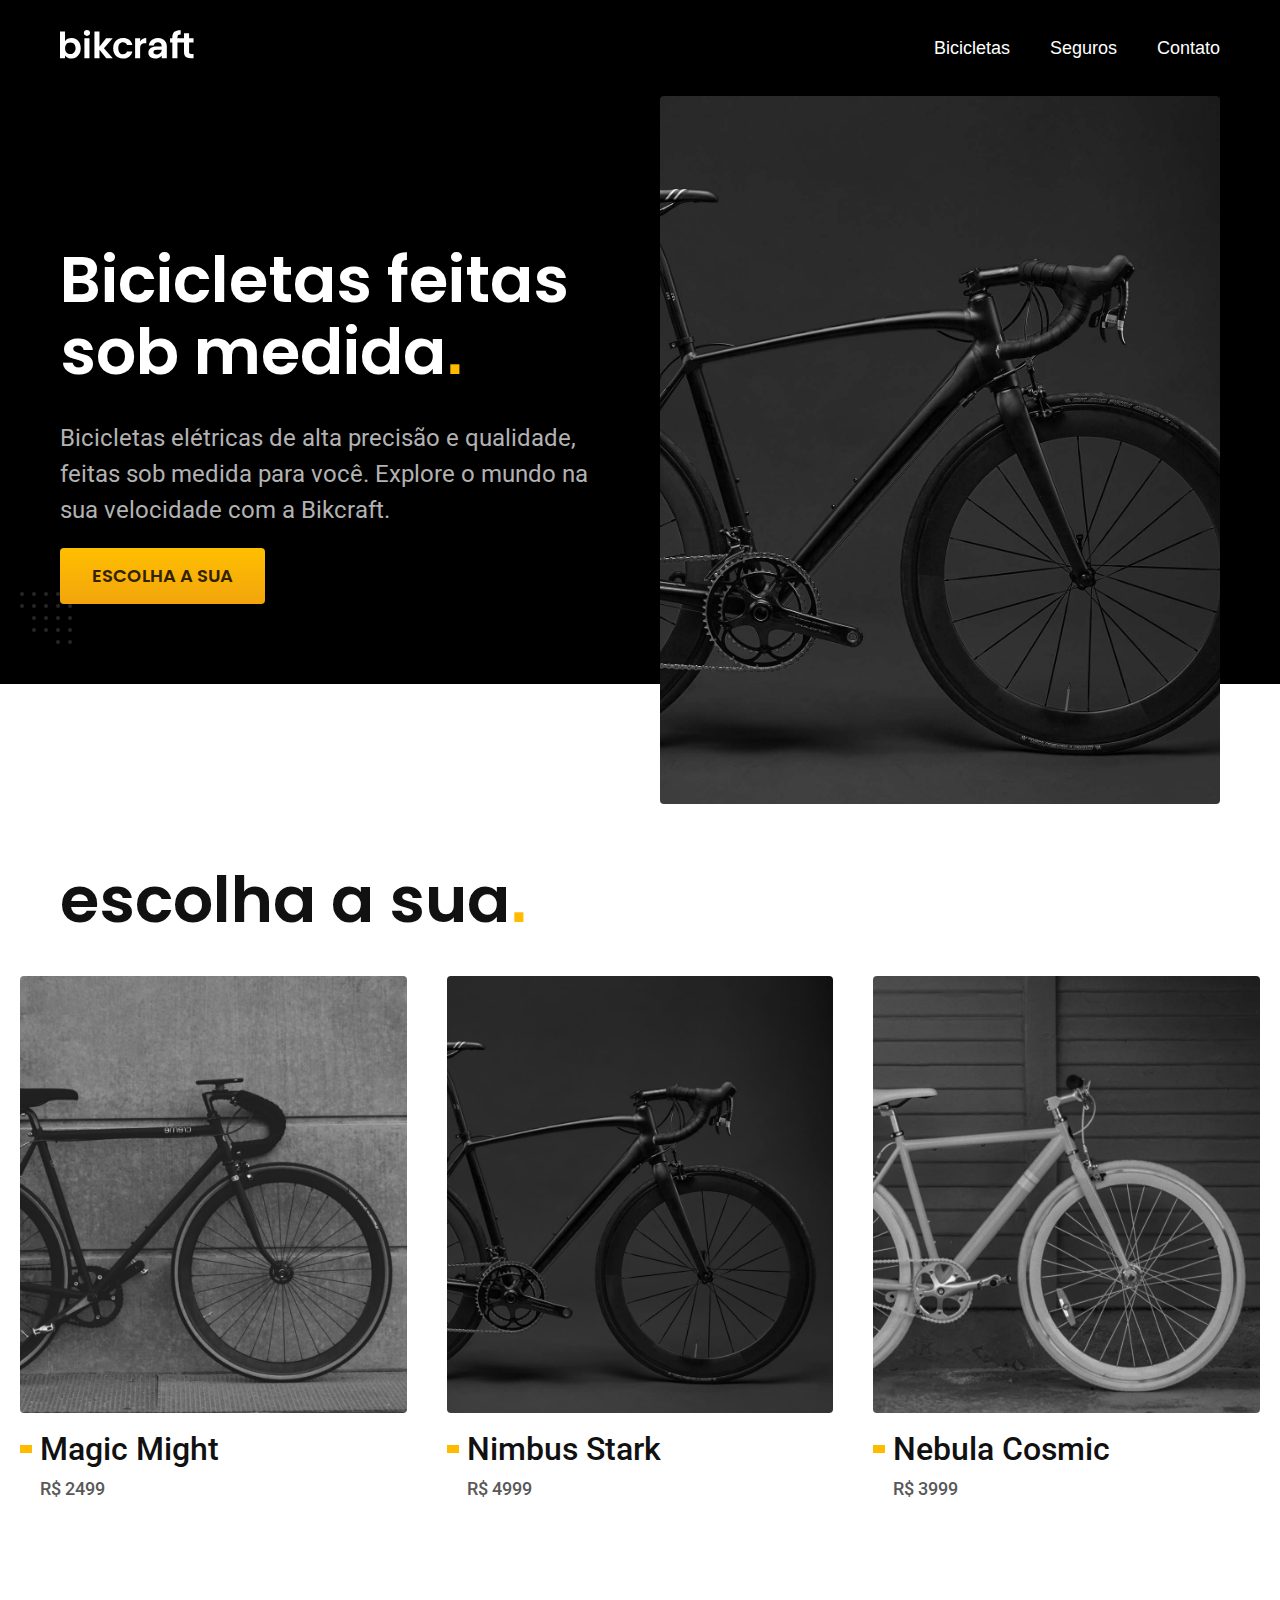
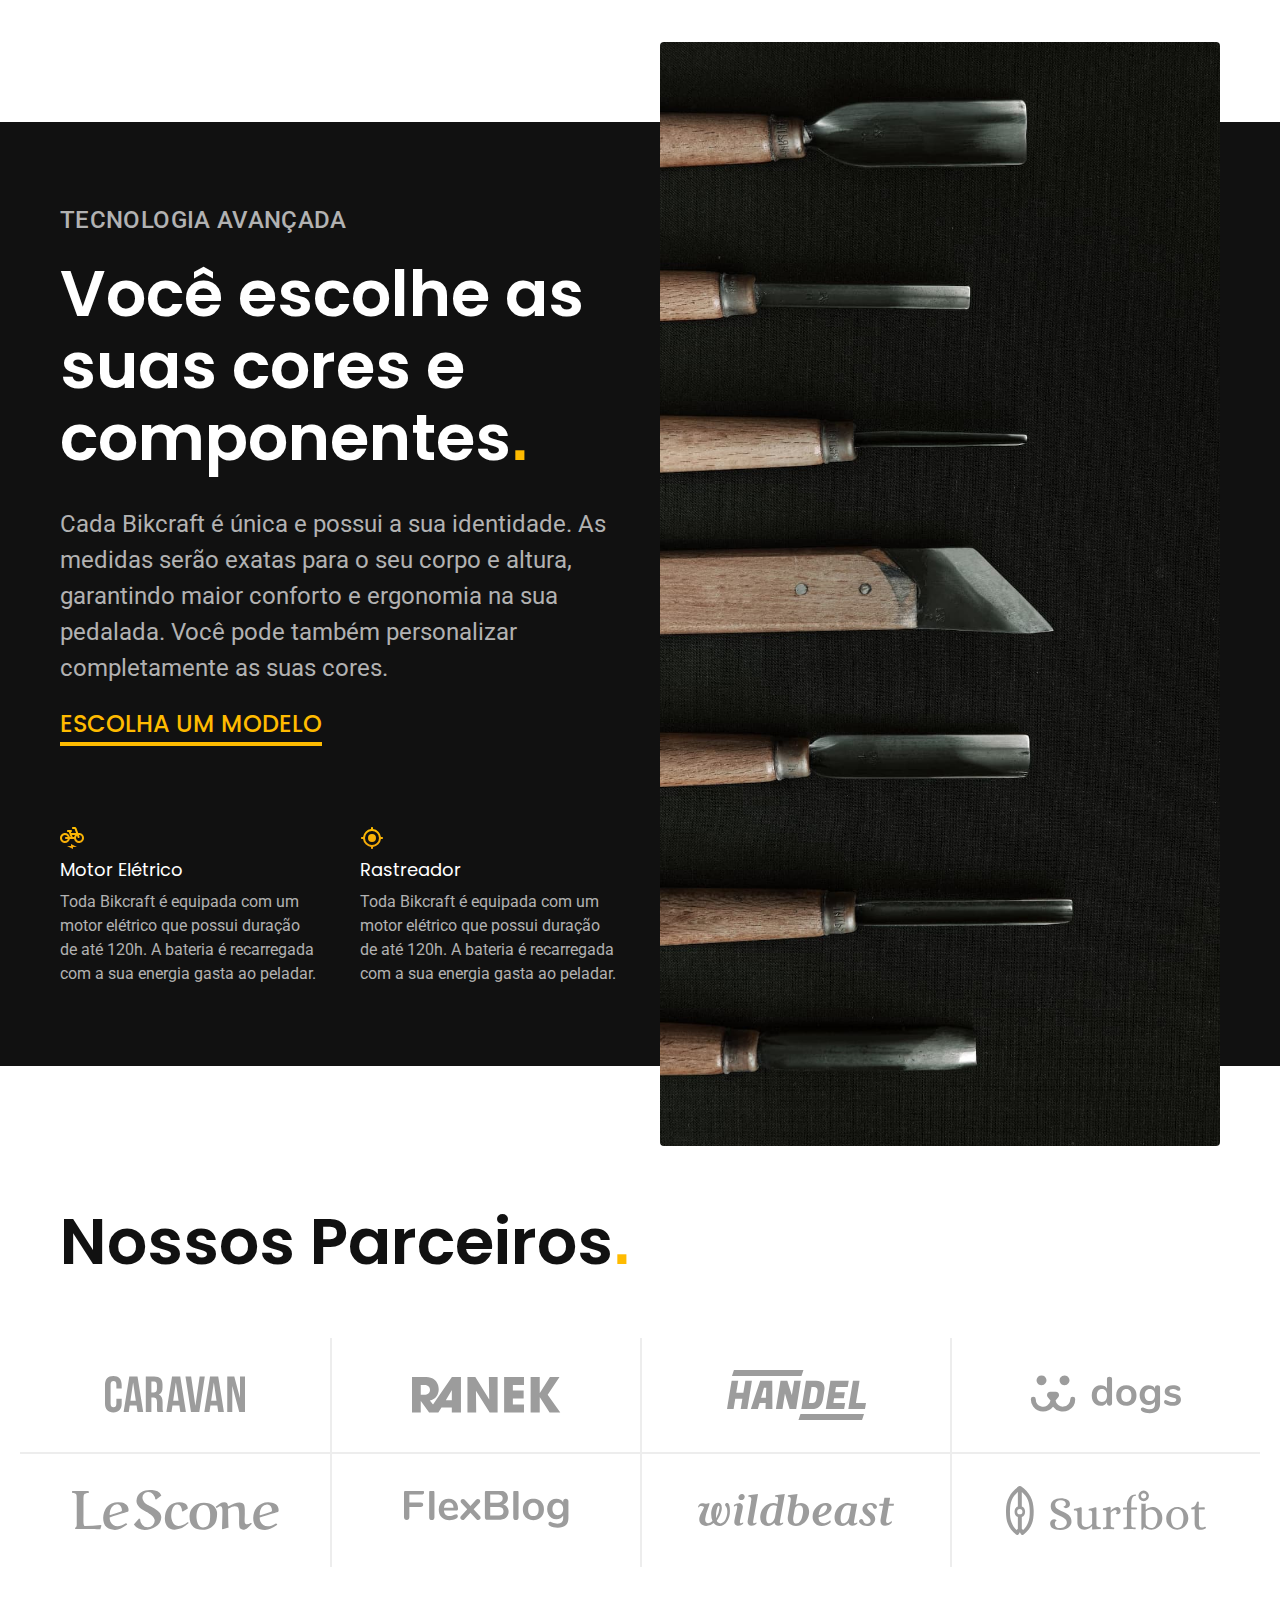
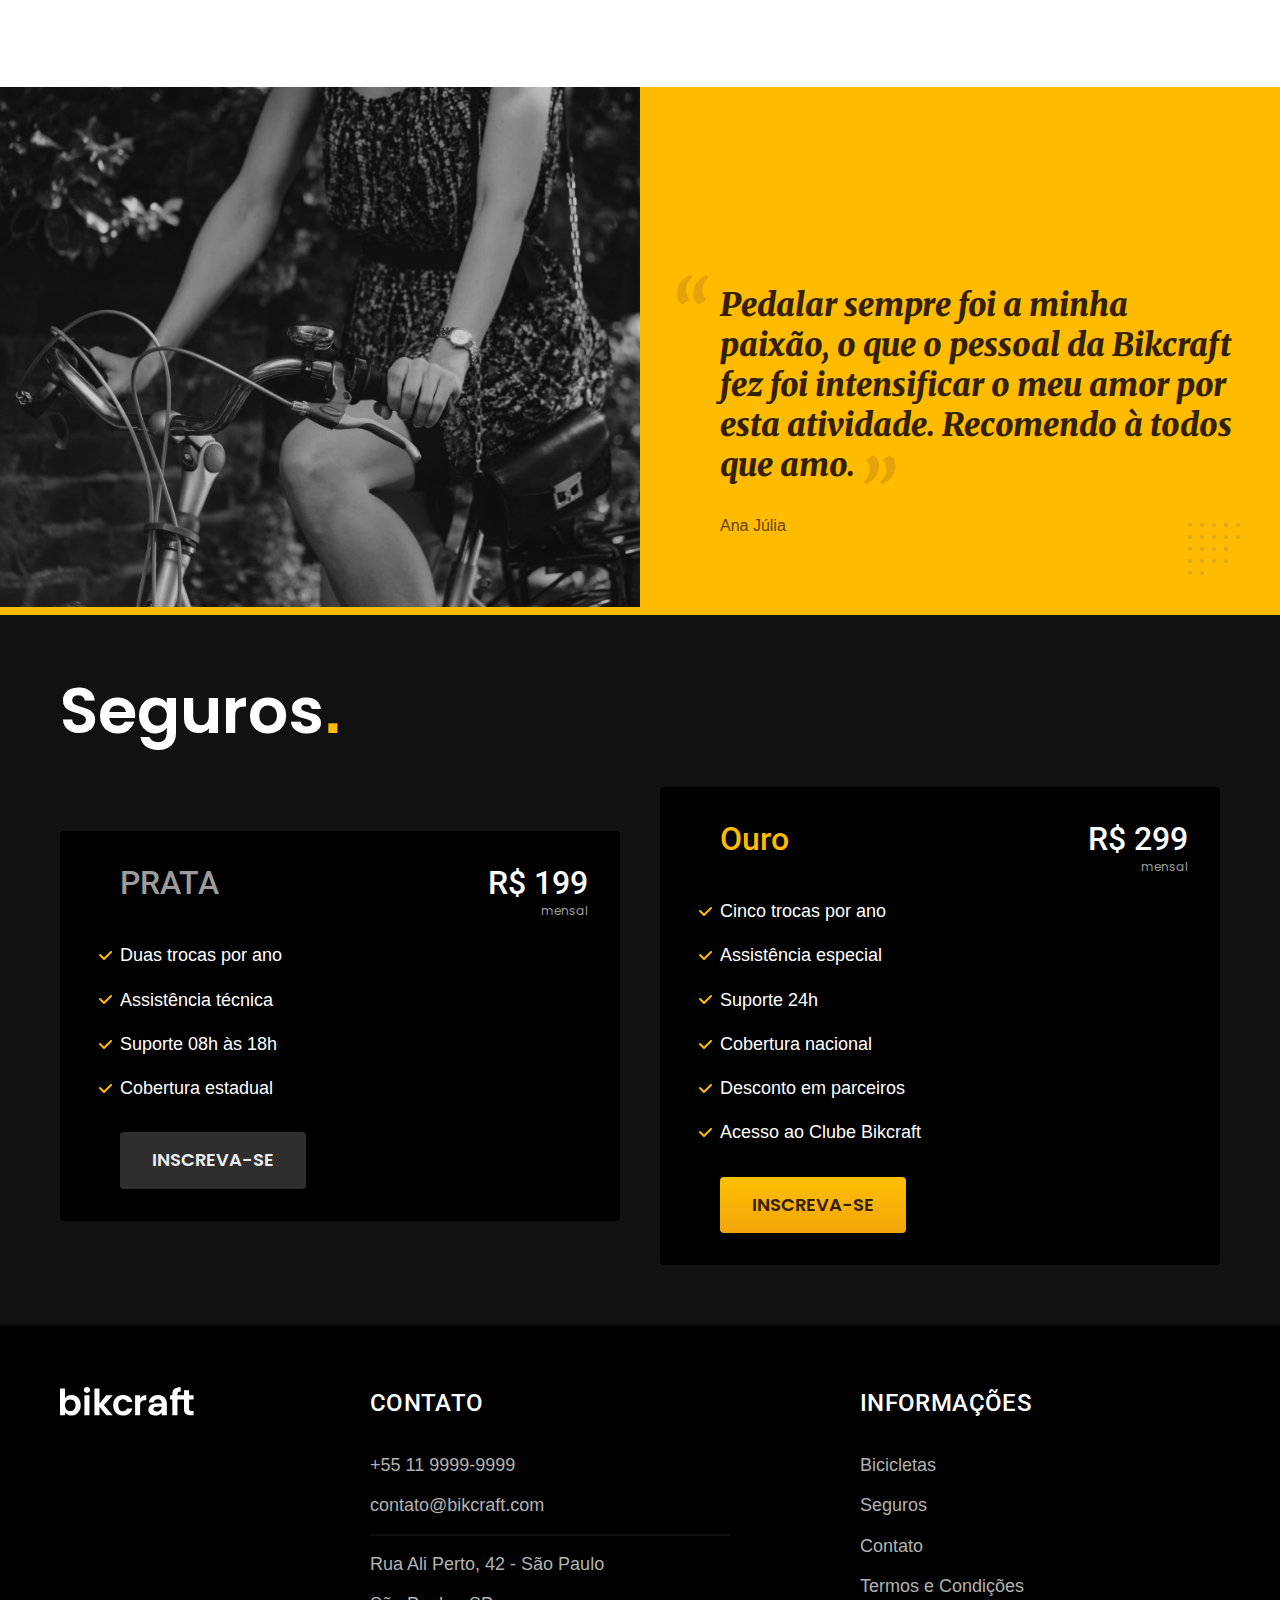
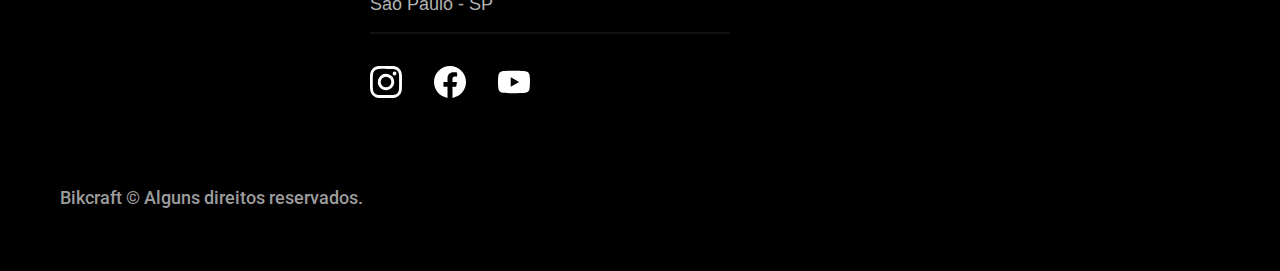
==== commit 5ffffe2d: "javascript" ====
--- a/index.html
+++ b/index.html
@@ -12,9 +12,12 @@
     <link rel="preload" href="style.css" as="style" />
     <link rel="stylesheet" href="style.css" />
     <!-- tipografia google fonts  -->
-    <!-- <link rel="preconnect" href="https://fonts.googleapis.com">
-    <link rel="preconnect" href="https://fonts.gstatic.com" crossorigin>
-    <link href="https://fonts.googleapis.com/css2?family=Merriweather:ital,wght@1,900&family=Poppins:wght@400;600&family=Roboto:wght@400;500&display=swap" rel="stylesheet"> -->
+    <link rel="preconnect" href="https://fonts.googleapis.com" />
+    <link rel="preconnect" href="https://fonts.gstatic.com" crossorigin />
+    <link
+      href="https://fonts.googleapis.com/css2?family=Merriweather:ital,wght@1,900&family=Poppins:wght@400;600&family=Roboto:wght@400;500&display=swap"
+      rel="stylesheet"
+    />
   </head>
 
   <body>
@@ -233,5 +236,6 @@
         </p>
       </div>
     </footer>
+    <script src="js/script.js"></script>
   </body>
 </html>
